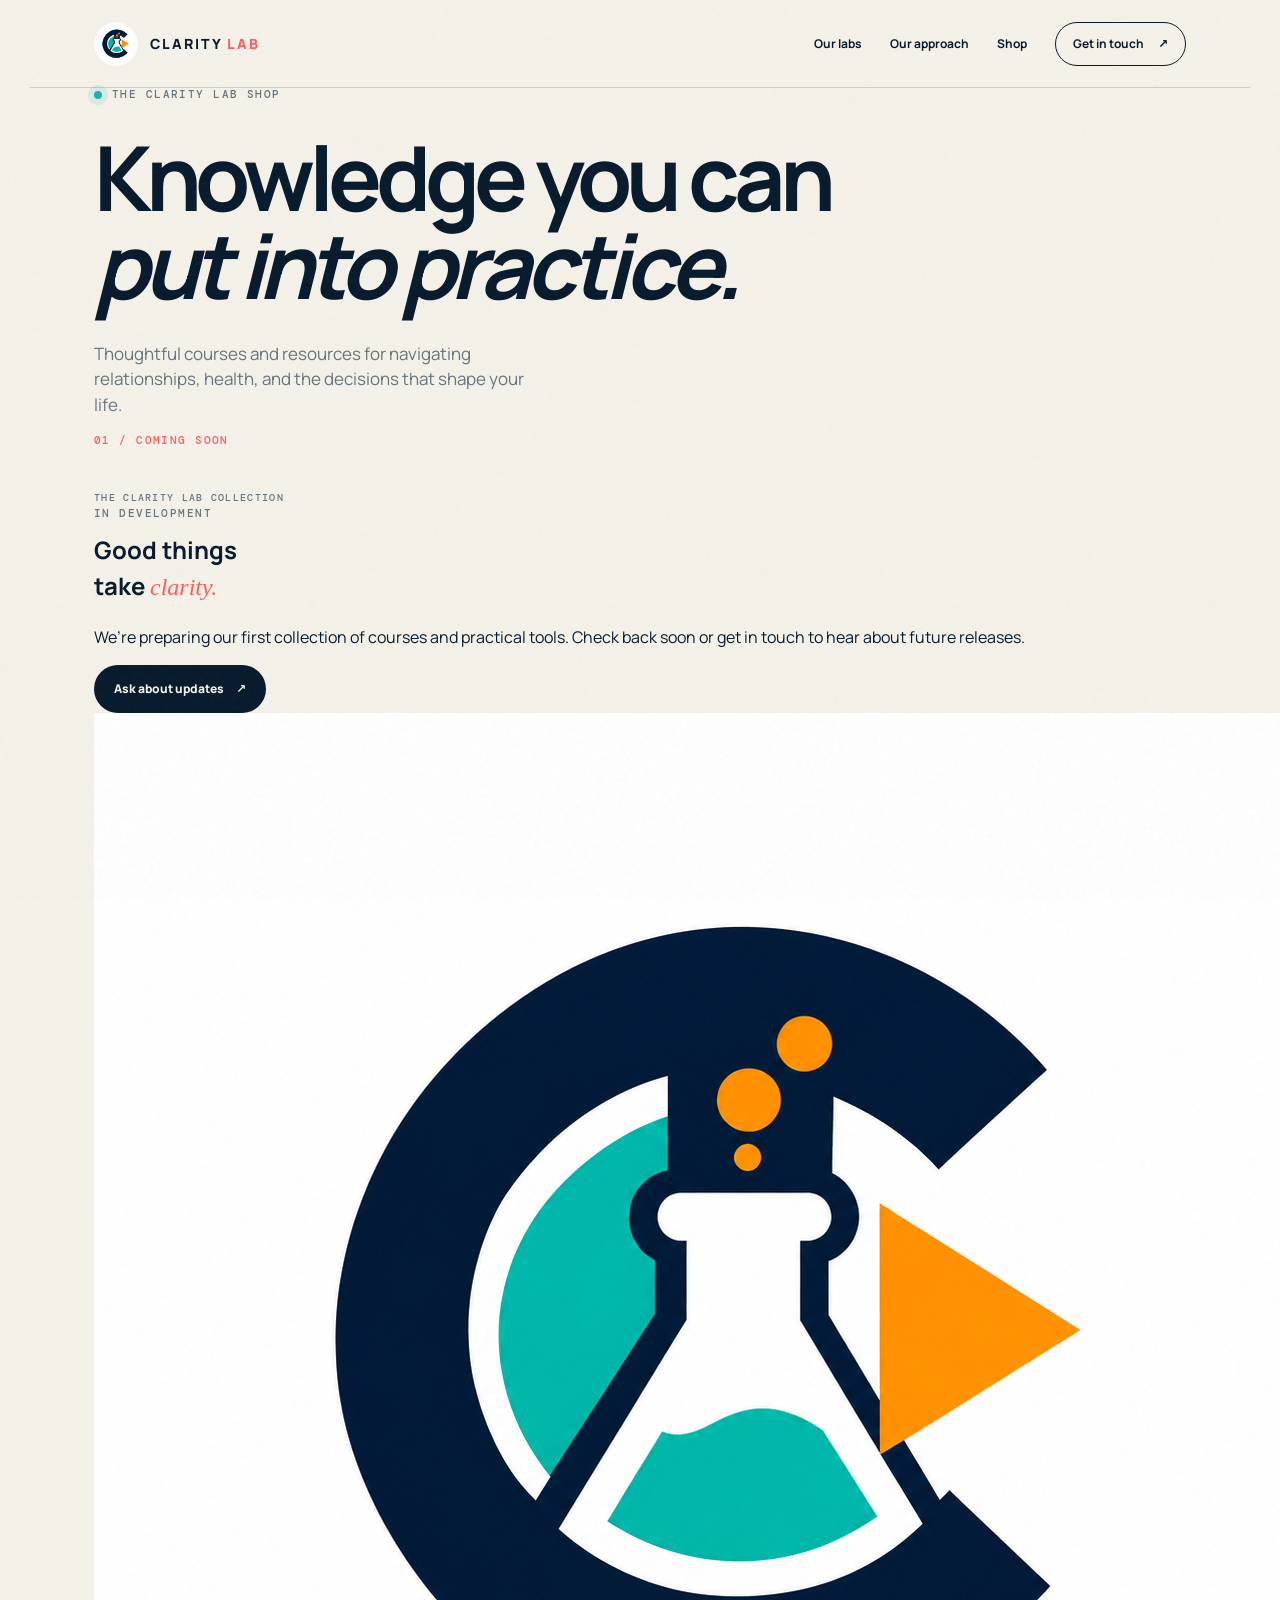
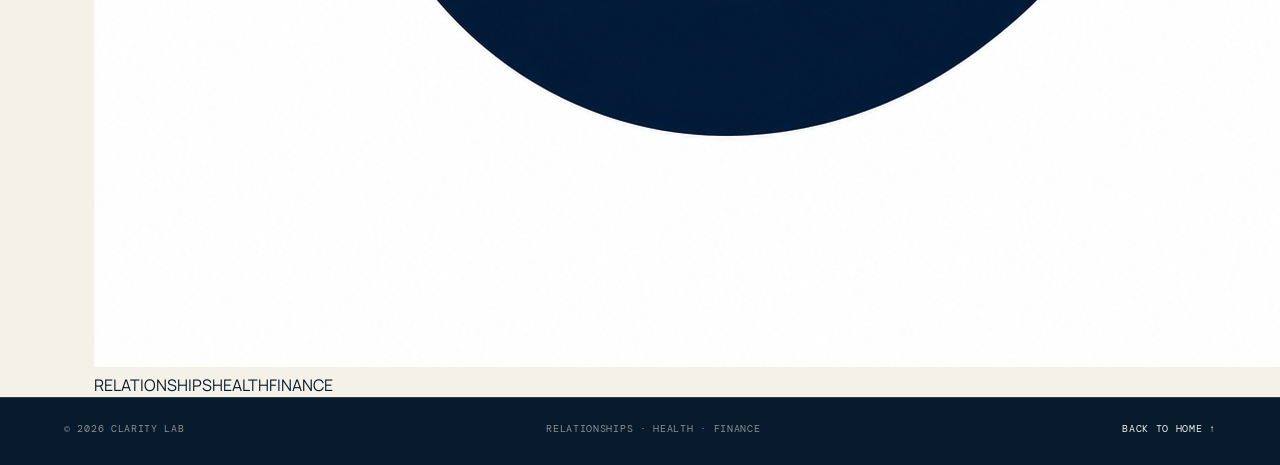
==== shop/index.html @ ecf23b75 "Add shop page" ====
<!doctype html>
<html lang="en">
<head>
  <meta charset="utf-8">
  <meta name="viewport" content="width=device-width, initial-scale=1">
  <meta name="description" content="Explore upcoming courses and practical resources from Clarity Lab.">
  <title>Shop | Clarity Lab</title>
  <link rel="preconnect" href="https://fonts.googleapis.com">
  <link rel="preconnect" href="https://fonts.gstatic.com" crossorigin>
  <link href="https://fonts.googleapis.com/css2?family=DM+Mono:wght@400;500&family=Manrope:wght@400;500;600;700;800&display=swap" rel="stylesheet">
  <link rel="stylesheet" href="../styles.css?v=shop-1">
</head>
<body>
  <div class="grain" aria-hidden="true"></div>
  <header class="site-header">
    <a class="brand" href="../" aria-label="Clarity Lab home"><img class="brand-logo" src="../clarity-logo.png" alt=""><span>CLARITY <i>LAB</i></span></a>
    <nav aria-label="Main navigation"><a href="../#labs">Our labs</a><a href="../#approach">Our approach</a><a href="./" aria-current="page">Shop</a><a class="nav-cta" href="mailto:theclaritylab01@gmail.com">Get in touch <span>↗</span></a></nav>
  </header>
  <main>
    <section class="shop-hero section-shell">
      <p class="eyebrow"><span class="pulse"></span> THE CLARITY LAB SHOP</p>
      <h1>Knowledge you can<br><em>put into practice.</em></h1>
      <p class="hero-lede">Thoughtful courses and resources for navigating relationships, health, and the decisions that shape your life.</p>
    </section>
    <section class="shop-content section-shell" aria-labelledby="shop-title">
      <div class="shop-rule"><p class="section-number">01 / COMING SOON</p><span class="mono-note">THE CLARITY LAB COLLECTION</span></div>
      <div class="shop-coming"><div class="shop-coming-copy"><p class="eyebrow">IN DEVELOPMENT</p><h2 id="shop-title">Good things<br>take <em>clarity.</em></h2><p>We’re preparing our first collection of courses and practical tools. Check back soon or get in touch to hear about future releases.</p><a class="button button-dark" href="mailto:theclaritylab01@gmail.com?subject=Clarity%20Lab%20Shop%20Updates">Ask about updates <span>↗</span></a></div><div class="shop-art"><img src="../clarity-logo.png" alt="Clarity Lab logo"></div></div>
      <div class="shop-topics"><span>RELATIONSHIPS</span><span>HEALTH</span><span>FINANCE</span></div>
    </section>
  </main>
  <footer class="site-footer section-shell"><span>© 2026 Clarity Lab</span><span>Relationships · Health · Finance</span><a href="../">Back to home ↑</a></footer>
</body>
</html>
---- styles.css ----
:root{--ink:#071b2d;--paper:#f4f1e9;--teal:#16b6ae;--coral:#ff5d5d;--green:#8fbe75;--gold:#e8b94e;--muted:#66747d;--line:rgba(7,27,45,.16)}
*{box-sizing:border-box}html{scroll-behavior:smooth}body{margin:0;background:var(--paper);color:var(--ink);font-family:Manrope,system-ui,sans-serif;line-height:1.5}.grain{position:fixed;inset:0;opacity:.06;pointer-events:none;z-index:10;background-image:url("data:image/svg+xml,%3Csvg viewBox='0 0 180 180' xmlns='http://www.w3.org/2000/svg'%3E%3Cfilter id='n'%3E%3CfeTurbulence type='fractalNoise' baseFrequency='.9' numOctaves='4' stitchTiles='stitch'/%3E%3C/filter%3E%3Crect width='100%25' height='100%25' filter='url(%23n)' opacity='.42'/%3E%3C/svg%3E")}.section-shell,.site-header{max-width:1220px;margin:auto;padding-left:5vw;padding-right:5vw}.site-header{height:88px;display:flex;align-items:center;justify-content:space-between;border-bottom:1px solid var(--line)}.brand{display:flex;gap:12px;align-items:center;color:var(--ink);text-decoration:none;font-size:14px;font-weight:800;letter-spacing:.14em}.brand i{font-style:normal;color:var(--coral)}.brand-mark{display:grid;place-items:center;width:35px;height:35px;border:1.5px solid var(--ink);border-radius:50%}.brand-mark svg{width:28px;height:28px;fill:none;stroke:var(--ink);stroke-width:2.5;stroke-linecap:round}.brand-mark circle{fill:var(--coral);stroke:none}nav{display:flex;align-items:center;gap:28px;font-size:12px;font-weight:700}nav a,.text-link{color:var(--ink);text-decoration:none}.nav-cta{padding:12px 17px;border:1px solid var(--ink);border-radius:100px}.nav-cta span,.button span,.text-link span{margin-left:12px}.hero{min-height:690px;display:grid;grid-template-columns:1.1fr .9fr;align-items:center;gap:40px}.eyebrow,.section-number,.mono-note{font:500 11px/1.2 'DM Mono',monospace;letter-spacing:.13em;text-transform:uppercase}.eyebrow{display:flex;align-items:center;gap:10px;color:var(--muted)}.pulse{width:8px;height:8px;border-radius:50%;background:var(--teal);box-shadow:0 0 0 6px rgba(22,182,174,.12)}h1,h2,h3,p{margin-top:0}h1{font-size:clamp(52px,7vw,100px);line-height:.98;letter-spacing:-.065em;margin:32px 0}.hero h1 em,h2 em{font-family:Georgia,serif;font-weight:400;color:var(--coral)}.hero-lede{max-width:460px;color:var(--muted);font-size:17px}.hero-actions{display:flex;align-items:center;gap:24px;margin-top:34px}.button{display:inline-flex;align-items:center;text-decoration:none;border-radius:100px;padding:15px 20px;font-size:12px;font-weight:800}.button-dark{color:var(--paper);background:var(--ink)}.button-light{color:var(--ink);background:var(--paper)}.text-link{font-size:12px;font-weight:800}.hero-visual{position:relative;height:480px;isolation:isolate}.orb{position:absolute;border-radius:50%}.orb-back{width:330px;height:330px;right:4%;top:12%;background:var(--teal);opacity:.88}.orb-front{width:252px;height:252px;right:18%;top:25%;background:var(--ink);mix-blend-mode:multiply}.lab-stamp{position:absolute;z-index:3;right:25%;top:38%;height:140px;width:140px;border:1px solid var(--paper);border-radius:50%;display:grid;place-content:center;text-align:center;color:var(--paper);font-size:18px;font-weight:800;line-height:1.1;letter-spacing:.09em;transform:rotate(-12deg)}.lab-stamp small{font:9px 'DM Mono',monospace;letter-spacing:.1em}.orbit{position:absolute;border:1px solid var(--ink);border-radius:50%;transform:rotate(-22deg)}.orbit-one{width:410px;height:160px;right:-3%;top:31%}.orbit-two{width:390px;height:150px;right:0;top:43%;border-color:var(--coral);transform:rotate(25deg)}.hero-note{position:absolute;font:11px 'DM Mono',monospace;color:var(--muted);z-index:4}.hero-note span{font-family:Manrope;font-size:10px;text-transform:uppercase;letter-spacing:.1em}.note-top{top:7%;right:8%}.note-bottom{bottom:13%;left:8%}.intro{padding-top:100px;padding-bottom:120px}.section-number{color:var(--coral);margin-bottom:36px}.intro-grid{display:grid;grid-template-columns:1fr 1fr;gap:10vw}.intro h2,.contact h2{font-size:clamp(36px,5vw,68px);line-height:1.03;letter-spacing:-.055em;margin:0}.intro h2 span{color:var(--teal)}.intro-copy{max-width:420px;color:var(--muted);font-size:16px}.intro-copy p+p{margin-top:24px}.labs{padding-top:0;padding-bottom:130px}.labs-heading{display:flex;justify-content:space-between;align-items:end;border-bottom:1px solid var(--line);padding-bottom:18px}.mono-note{color:var(--muted);font-size:10px}.lab-list{display:grid;grid-template-columns:repeat(3,1fr);gap:14px;margin-top:18px}.lab-card{min-height:420px;padding:24px;display:flex;flex-direction:column;text-decoration:none;color:var(--ink);position:relative;overflow:hidden}.relationship{background:var(--coral)}.health{background:var(--green)}.finance{background:var(--gold)}.card-top{display:flex;justify-content:space-between;font:12px 'DM Mono',monospace}.card-arrow{font-size:20px}.card-icon{margin:46px 0 24px;font-size:72px;line-height:1}.heart-icon{font-family:Georgia,serif}.health-icon{font-size:56px}.finance-icon{font-size:50px}.lab-card h3{font-size:29px;line-height:1.03;letter-spacing:-.05em;margin:0 0 14px}.lab-card p{font-size:13px;max-width:255px;margin:0;color:rgba(7,27,45,.72)}.card-link{margin-top:auto;font:11px 'DM Mono',monospace;text-transform:uppercase;letter-spacing:.08em}.manifesto{padding-top:60px;padding-bottom:130px;display:grid;grid-template-columns:1fr auto 1fr;gap:28px;align-items:center;text-align:center}.manifesto-line{height:1px;background:var(--line)}.manifesto p{font:18px/1.35 Georgia,serif;margin:0}.manifesto strong{font-weight:400;color:var(--teal)}.contact{background:var(--ink);color:var(--paper);max-width:none;padding-top:110px;padding-bottom:110px;display:grid;grid-template-columns:1fr 1fr;gap:10vw}.contact .section-number{color:var(--teal)}.contact h2 em{color:var(--coral)}.contact-side{align-self:end;max-width:410px}.contact-side p{color:rgba(244,241,233,.7);font-size:16px}.site-footer{background:var(--ink);color:rgba(244,241,233,.55);max-width:none;border-top:1px solid rgba(244,241,233,.16);display:flex;justify-content:space-between;padding-top:24px;padding-bottom:30px;font:10px 'DM Mono',monospace;text-transform:uppercase;letter-spacing:.07em}.site-footer a{color:var(--paper);text-decoration:none}@media(max-width:760px){.site-header{height:72px}.site-header nav a:not(.nav-cta){display:none}.hero{min-height:auto;padding-top:80px;padding-bottom:70px;display:block}.hero-visual{height:330px;margin-top:30px}.orb-back{width:230px;height:230px;right:6%;top:14%}.orb-front{width:170px;height:170px;right:22%;top:27%}.lab-stamp{width:100px;height:100px;right:31%;top:37%;font-size:13px}.orbit-one{width:270px;height:110px;right:0}.orbit-two{width:260px;height:100px;right:0}.intro-grid,.contact{grid-template-columns:1fr;gap:34px}.intro{padding-top:70px;padding-bottom:90px}.lab-list{grid-template-columns:1fr}.lab-card{min-height:340px}.manifesto{grid-template-columns:1fr;padding-top:20px;padding-bottom:90px}.manifesto-line{display:none}.contact{padding-top:80px;padding-bottom:80px}.site-footer{gap:16px;flex-wrap:wrap}.site-footer span:nth-child(2){display:none}}
:root .brand-logo{width:44px;height:44px;object-fit:cover;border-radius:50%}.hero-visual{display:flex;align-items:center;justify-content:center}.hero-logo{width:min(100%,400px);aspect-ratio:1;object-fit:contain;border-radius:50%;box-shadow:0 18px 45px rgba(7,27,45,.08)}.lab-logo{width:100px;height:100px;object-fit:cover;border-radius:50%;margin:32px 0 22px}.lab-card{gap:0}
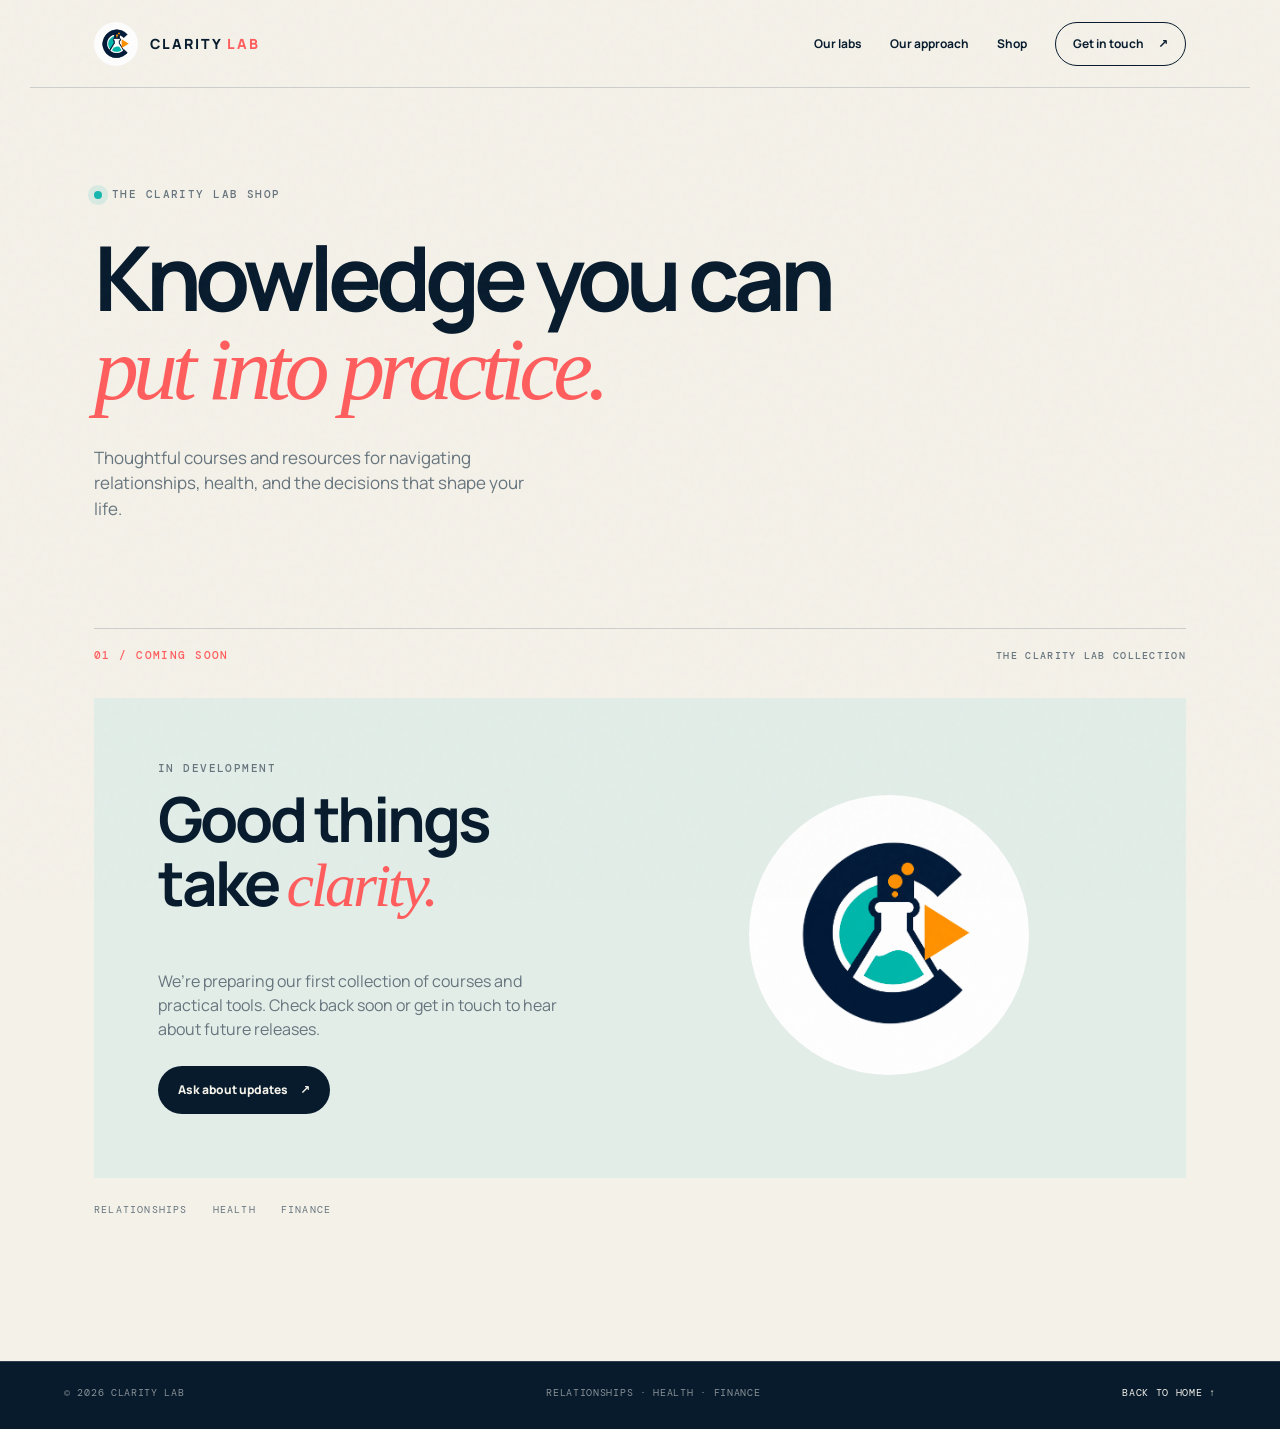
==== commit 54b11864: "Add favicon to shop Added favicon link to the HTML head section." ====
--- a/shop/index.html
+++ b/shop/index.html
@@ -1,6 +1,7 @@
 <!doctype html>
 <html lang="en">
 <head>
+  <link rel="icon" type="image/png" href="/clarity-logo.png?v=1">
   <meta charset="utf-8">
   <meta name="viewport" content="width=device-width, initial-scale=1">
   <meta name="description" content="Explore upcoming courses and practical resources from Clarity Lab.">
--- a/styles.css
+++ b/styles.css
@@ -1,3 +1,4 @@
 :root{--ink:#071b2d;--paper:#f4f1e9;--teal:#16b6ae;--coral:#ff5d5d;--green:#8fbe75;--gold:#e8b94e;--muted:#66747d;--line:rgba(7,27,45,.16)}
 *{box-sizing:border-box}html{scroll-behavior:smooth}body{margin:0;background:var(--paper);color:var(--ink);font-family:Manrope,system-ui,sans-serif;line-height:1.5}.grain{position:fixed;inset:0;opacity:.06;pointer-events:none;z-index:10;background-image:url("data:image/svg+xml,%3Csvg viewBox='0 0 180 180' xmlns='http://www.w3.org/2000/svg'%3E%3Cfilter id='n'%3E%3CfeTurbulence type='fractalNoise' baseFrequency='.9' numOctaves='4' stitchTiles='stitch'/%3E%3C/filter%3E%3Crect width='100%25' height='100%25' filter='url(%23n)' opacity='.42'/%3E%3C/svg%3E")}.section-shell,.site-header{max-width:1220px;margin:auto;padding-left:5vw;padding-right:5vw}.site-header{height:88px;display:flex;align-items:center;justify-content:space-between;border-bottom:1px solid var(--line)}.brand{display:flex;gap:12px;align-items:center;color:var(--ink);text-decoration:none;font-size:14px;font-weight:800;letter-spacing:.14em}.brand i{font-style:normal;color:var(--coral)}.brand-mark{display:grid;place-items:center;width:35px;height:35px;border:1.5px solid var(--ink);border-radius:50%}.brand-mark svg{width:28px;height:28px;fill:none;stroke:var(--ink);stroke-width:2.5;stroke-linecap:round}.brand-mark circle{fill:var(--coral);stroke:none}nav{display:flex;align-items:center;gap:28px;font-size:12px;font-weight:700}nav a,.text-link{color:var(--ink);text-decoration:none}.nav-cta{padding:12px 17px;border:1px solid var(--ink);border-radius:100px}.nav-cta span,.button span,.text-link span{margin-left:12px}.hero{min-height:690px;display:grid;grid-template-columns:1.1fr .9fr;align-items:center;gap:40px}.eyebrow,.section-number,.mono-note{font:500 11px/1.2 'DM Mono',monospace;letter-spacing:.13em;text-transform:uppercase}.eyebrow{display:flex;align-items:center;gap:10px;color:var(--muted)}.pulse{width:8px;height:8px;border-radius:50%;background:var(--teal);box-shadow:0 0 0 6px rgba(22,182,174,.12)}h1,h2,h3,p{margin-top:0}h1{font-size:clamp(52px,7vw,100px);line-height:.98;letter-spacing:-.065em;margin:32px 0}.hero h1 em,h2 em{font-family:Georgia,serif;font-weight:400;color:var(--coral)}.hero-lede{max-width:460px;color:var(--muted);font-size:17px}.hero-actions{display:flex;align-items:center;gap:24px;margin-top:34px}.button{display:inline-flex;align-items:center;text-decoration:none;border-radius:100px;padding:15px 20px;font-size:12px;font-weight:800}.button-dark{color:var(--paper);background:var(--ink)}.button-light{color:var(--ink);background:var(--paper)}.text-link{font-size:12px;font-weight:800}.hero-visual{position:relative;height:480px;isolation:isolate}.orb{position:absolute;border-radius:50%}.orb-back{width:330px;height:330px;right:4%;top:12%;background:var(--teal);opacity:.88}.orb-front{width:252px;height:252px;right:18%;top:25%;background:var(--ink);mix-blend-mode:multiply}.lab-stamp{position:absolute;z-index:3;right:25%;top:38%;height:140px;width:140px;border:1px solid var(--paper);border-radius:50%;display:grid;place-content:center;text-align:center;color:var(--paper);font-size:18px;font-weight:800;line-height:1.1;letter-spacing:.09em;transform:rotate(-12deg)}.lab-stamp small{font:9px 'DM Mono',monospace;letter-spacing:.1em}.orbit{position:absolute;border:1px solid var(--ink);border-radius:50%;transform:rotate(-22deg)}.orbit-one{width:410px;height:160px;right:-3%;top:31%}.orbit-two{width:390px;height:150px;right:0;top:43%;border-color:var(--coral);transform:rotate(25deg)}.hero-note{position:absolute;font:11px 'DM Mono',monospace;color:var(--muted);z-index:4}.hero-note span{font-family:Manrope;font-size:10px;text-transform:uppercase;letter-spacing:.1em}.note-top{top:7%;right:8%}.note-bottom{bottom:13%;left:8%}.intro{padding-top:100px;padding-bottom:120px}.section-number{color:var(--coral);margin-bottom:36px}.intro-grid{display:grid;grid-template-columns:1fr 1fr;gap:10vw}.intro h2,.contact h2{font-size:clamp(36px,5vw,68px);line-height:1.03;letter-spacing:-.055em;margin:0}.intro h2 span{color:var(--teal)}.intro-copy{max-width:420px;color:var(--muted);font-size:16px}.intro-copy p+p{margin-top:24px}.labs{padding-top:0;padding-bottom:130px}.labs-heading{display:flex;justify-content:space-between;align-items:end;border-bottom:1px solid var(--line);padding-bottom:18px}.mono-note{color:var(--muted);font-size:10px}.lab-list{display:grid;grid-template-columns:repeat(3,1fr);gap:14px;margin-top:18px}.lab-card{min-height:420px;padding:24px;display:flex;flex-direction:column;text-decoration:none;color:var(--ink);position:relative;overflow:hidden}.relationship{background:var(--coral)}.health{background:var(--green)}.finance{background:var(--gold)}.card-top{display:flex;justify-content:space-between;font:12px 'DM Mono',monospace}.card-arrow{font-size:20px}.card-icon{margin:46px 0 24px;font-size:72px;line-height:1}.heart-icon{font-family:Georgia,serif}.health-icon{font-size:56px}.finance-icon{font-size:50px}.lab-card h3{font-size:29px;line-height:1.03;letter-spacing:-.05em;margin:0 0 14px}.lab-card p{font-size:13px;max-width:255px;margin:0;color:rgba(7,27,45,.72)}.card-link{margin-top:auto;font:11px 'DM Mono',monospace;text-transform:uppercase;letter-spacing:.08em}.manifesto{padding-top:60px;padding-bottom:130px;display:grid;grid-template-columns:1fr auto 1fr;gap:28px;align-items:center;text-align:center}.manifesto-line{height:1px;background:var(--line)}.manifesto p{font:18px/1.35 Georgia,serif;margin:0}.manifesto strong{font-weight:400;color:var(--teal)}.contact{background:var(--ink);color:var(--paper);max-width:none;padding-top:110px;padding-bottom:110px;display:grid;grid-template-columns:1fr 1fr;gap:10vw}.contact .section-number{color:var(--teal)}.contact h2 em{color:var(--coral)}.contact-side{align-self:end;max-width:410px}.contact-side p{color:rgba(244,241,233,.7);font-size:16px}.site-footer{background:var(--ink);color:rgba(244,241,233,.55);max-width:none;border-top:1px solid rgba(244,241,233,.16);display:flex;justify-content:space-between;padding-top:24px;padding-bottom:30px;font:10px 'DM Mono',monospace;text-transform:uppercase;letter-spacing:.07em}.site-footer a{color:var(--paper);text-decoration:none}@media(max-width:760px){.site-header{height:72px}.site-header nav a:not(.nav-cta){display:none}.hero{min-height:auto;padding-top:80px;padding-bottom:70px;display:block}.hero-visual{height:330px;margin-top:30px}.orb-back{width:230px;height:230px;right:6%;top:14%}.orb-front{width:170px;height:170px;right:22%;top:27%}.lab-stamp{width:100px;height:100px;right:31%;top:37%;font-size:13px}.orbit-one{width:270px;height:110px;right:0}.orbit-two{width:260px;height:100px;right:0}.intro-grid,.contact{grid-template-columns:1fr;gap:34px}.intro{padding-top:70px;padding-bottom:90px}.lab-list{grid-template-columns:1fr}.lab-card{min-height:340px}.manifesto{grid-template-columns:1fr;padding-top:20px;padding-bottom:90px}.manifesto-line{display:none}.contact{padding-top:80px;padding-bottom:80px}.site-footer{gap:16px;flex-wrap:wrap}.site-footer span:nth-child(2){display:none}}
 :root .brand-logo{width:44px;height:44px;object-fit:cover;border-radius:50%}.hero-visual{display:flex;align-items:center;justify-content:center}.hero-logo{width:min(100%,400px);aspect-ratio:1;object-fit:contain;border-radius:50%;box-shadow:0 18px 45px rgba(7,27,45,.08)}.lab-logo{width:100px;height:100px;object-fit:cover;border-radius:50%;margin:32px 0 22px}.lab-card{gap:0}
+.shop-hero{padding-top:100px;padding-bottom:90px}.shop-hero h1{max-width:950px}.shop-hero h1 em,.shop-coming h2 em{font-family:Georgia,serif;font-weight:400;color:var(--coral)}.shop-content{padding-bottom:120px}.shop-rule{display:flex;justify-content:space-between;align-items:baseline;border-top:1px solid var(--line);padding-top:20px}.shop-coming{background:#e2ede8;display:grid;grid-template-columns:1fr 1fr;align-items:center;min-height:400px;padding:clamp(30px,5vw,65px);gap:30px}.shop-coming h2{font-size:clamp(38px,5vw,62px);line-height:1.04;letter-spacing:-.05em}.shop-coming-copy>p:not(.eyebrow){max-width:410px;color:var(--muted);margin-bottom:25px}.shop-art{text-align:center}.shop-art img{width:min(100%,280px);border-radius:50%}.shop-topics{display:flex;gap:25px;flex-wrap:wrap;padding:25px 0;font:10px 'DM Mono',monospace;letter-spacing:.12em;color:var(--muted)}@media(max-width:760px){.site-header nav a[href="shop/"]{display:inline}.site-header nav{gap:14px}.shop-hero{padding-top:70px;padding-bottom:60px}.shop-coming{grid-template-columns:1fr}.shop-art img{width:170px}.shop-rule .mono-note{display:none}}
